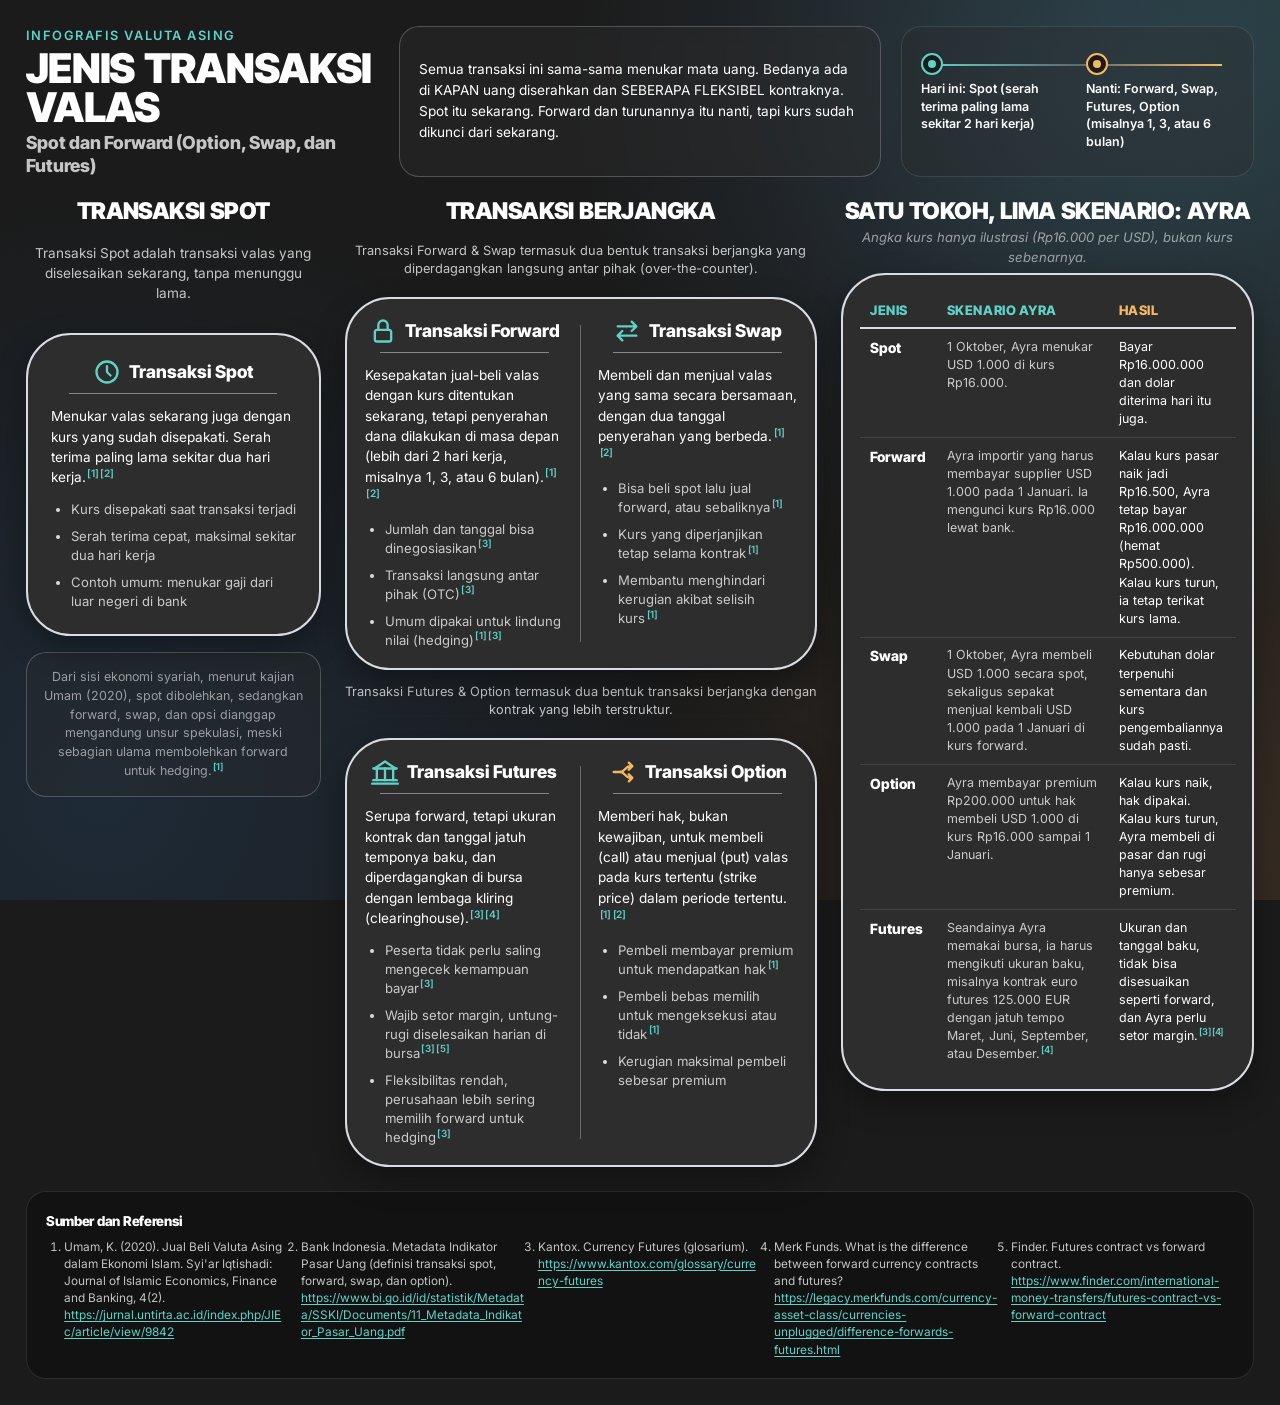
==== infografis/valas.html @ d4459a15 "Add files via upload" ====
<!DOCTYPE html>
<html lang="id">
<head>
  <meta charset="UTF-8">
  <meta name="viewport" content="width=device-width, initial-scale=1.0">
  <title>Jenis Transaksi Valas: Spot dan Forward (Option, Swap, dan Futures)</title>
  <meta name="description" content="Infografis edukatif jenis transaksi valuta asing: Spot dan transaksi berjangka (Forward, Swap, Futures, Option) dengan perbandingan garis waktu dan skenario riil.">
  <meta name="theme-color" content="#1B1B1B">

  <!-- Favicon: Inline SVG Data URI (Charcoal rounded square, panah melingkar teal & amber) -->
  <link rel="icon" type="image/svg+xml" href="data:image/svg+xml,%3Csvg%20xmlns='http://www.w3.org/2000/svg'%20viewBox='0%200%2064%2064'%20width='64'%20height='64'%3E%3Crect%20width='64'%20height='64'%20rx='16'%20fill='%231B1B1B'/%3E%3Cpath%20d='M20%2032%20A%2013%2013%200%200%201%2044%2023'%20fill='none'%20stroke='%235FD1C7'%20stroke-width='4.5'%20stroke-linecap='round'/%3E%3Cpolygon%20points='41,17%2048,22%2041,28'%20fill='%235FD1C7'/%3E%3Cpath%20d='M44%2032%20A%2013%2013%200%200%201%2020%2041'%20fill='none'%20stroke='%23F4B860'%20stroke-width='4.5'%20stroke-linecap='round'/%3E%3Cpolygon%20points='23,47%2016,42%2023,36'%20fill='%23F4B860'/%3E%3C/svg%3E">

  <!-- Google Fonts: Inter Tight (Judul 800-900) & Inter (Isi 400-700) -->
  <link rel="preconnect" href="https://fonts.googleapis.com">
  <link rel="preconnect" href="https://fonts.gstatic.com" crossorigin>
  <link href="https://fonts.googleapis.com/css2?family=Inter:wght@400;500;600;700&family=Inter+Tight:wght@800;900&display=swap" rel="stylesheet">

  <style>
    /* ==========================================================================
       1. CSS CUSTOM PROPERTIES (:root)
       Semua variabel warna, font, radius, dan spasi didefinisikan secara modular
       ========================================================================== */
    :root {
      /* Latar Belakang & Panel */
      --color-bg: #1B1B1B;
      --color-panel-bg: #2D2D2D;
      --color-footer-bg: #121212;

      /* Garis Batas & Separator */
      --color-border-light: #D9DDE3;
      --color-border-subtle: rgba(217, 221, 227, 0.25);
      --color-border-dim: rgba(217, 221, 227, 0.12);

      /* Gradien Latar Belakang Ambient */
      --color-grad-blue-gray: #3D5A73;
      --color-grad-dark-green: #2F5D57;
      --color-grad-blue: #244B73;
      --color-grad-brown-amber: #7A5636;

      /* Tipografi Warna (Teks Utama & Sekunder) */
      --color-text-main: #FFFFFF;
      --color-text-sub: rgba(255, 255, 255, 0.75);
      --color-text-muted: rgba(255, 255, 255, 0.55);

      /* Dua Warna Aksen Hemat */
      --color-accent-teal: #5FD1C7;
      --color-accent-amber: #F4B860;

      /* Tipografi Font Family & Weight */
      --font-heading: 'Inter Tight', -apple-system, BlinkMacSystemFont, 'Segoe UI', Roboto, sans-serif;
      --font-body: 'Inter', -apple-system, BlinkMacSystemFont, 'Segoe UI', Roboto, sans-serif;
      --font-weight-heavy: 900;
      --font-weight-bold: 800;
      --font-weight-semibold: 600;
      --font-weight-regular: 400;

      /* Radius Sudut */
      --radius-panel: clamp(32px, 3.5vw, 56px);
      --radius-box: 20px;
      --radius-pill: 9999px;
      --radius-sm: 8px;

      /* Skala Spasi */
      --space-xs: 0.35rem;
      --space-sm: 0.65rem;
      --space-md: 1rem;
      --space-lg: 1.5rem;
      --space-xl: 2rem;

      /* Layout */
      --max-width-content: 1680px;
    }

    /* ==========================================================================
       2. RESET DASAR & PENGATURAN GLOBAL
       ========================================================================== */
    *, *::before, *::after {
      box-sizing: border-box;
      margin: 0;
      padding: 0;
    }

    html {
      scroll-behavior: smooth;
      color-scheme: dark;
    }

    body {
      background-color: var(--color-bg);
      background-image:
        radial-gradient(circle at 88% 8%, rgba(61, 90, 115, 0.42) 0%, transparent 40%),
        radial-gradient(circle at 100% 0%, rgba(47, 93, 87, 0.38) 0%, transparent 35%),
        radial-gradient(circle at 8% 88%, rgba(36, 75, 115, 0.32) 0%, transparent 42%),
        radial-gradient(circle at 92% 94%, rgba(122, 86, 54, 0.32) 0%, transparent 38%);
      background-attachment: fixed;
      background-repeat: no-repeat;
      color: var(--color-text-main);
      font-family: var(--font-body);
      font-size: 0.95rem;
      line-height: 1.5;
      -webkit-font-smoothing: antialiased;
      -moz-osx-font-smoothing: grayscale;
      min-height: 100vh;
      display: flex;
      flex-direction: column;
    }

    /* Pembungkus Halaman Utama */
    .infographic-wrapper {
      width: 100%;
      max-width: var(--max-width-content);
      margin: 0 auto;
      padding: clamp(16px, 2vw, 32px);
      display: flex;
      flex-direction: column;
      gap: 1.5rem;
      flex: 1;
    }

    /* Aksesibilitas: Fokus Keyboard */
    a:focus-visible, button:focus-visible {
      outline: 2px solid var(--color-accent-teal);
      outline-offset: 3px;
      border-radius: 4px;
    }

    /* Penanda Sumber (Superscript) */
    sup {
      color: var(--color-accent-teal);
      font-size: 0.75em;
      font-weight: var(--font-weight-semibold);
      line-height: 0;
      vertical-align: super;
      padding-left: 0.15em;
      letter-spacing: -0.02em;
    }

    /* Tipografi Judul Besar (h1 & h2) */
    .header-title,
    .col-section-title {
      font-family: var(--font-heading);
      font-weight: var(--font-weight-heavy);
      text-transform: uppercase;
      color: var(--color-text-main);
      line-height: 0.95;
      letter-spacing: -0.025em;
      word-spacing: 0.08em;
    }

    /* ==========================================================================
       3. BARIS 1 (HEADER): 3 KOLOM DESKTOP (Rasio ~1.1fr 1.5fr 1.1fr)
       ========================================================================== */
    .row-header {
      display: grid;
      grid-template-columns: 1.1fr 1.5fr 1.1fr;
      gap: 1.25rem;
      align-items: stretch;
    }

    /* Subkolom A: Label, H1, Subjudul */
    .header-branding {
      display: flex;
      flex-direction: column;
      justify-content: center;
    }

    .header-label {
      font-family: var(--font-body);
      font-size: 0.8rem;
      font-weight: var(--font-weight-semibold);
      letter-spacing: 0.12em;
      text-transform: uppercase;
      color: var(--color-accent-teal);
      margin-bottom: 0.25rem;
    }

    .header-title {
      font-size: clamp(2rem, 3.2vw, 3.25rem);
      margin-bottom: 0.35rem;
    }

    .header-subtitle {
      font-family: var(--font-heading);
      font-size: clamp(1rem, 1.4vw, 1.35rem);
      font-weight: var(--font-weight-bold);
      color: var(--color-text-sub);
      line-height: 1.25;
    }

    /* Subkolom B: Kotak Ide Utama */
    .main-idea-box {
      border: 1px solid var(--color-border-subtle);
      border-radius: var(--radius-box);
      background-color: rgba(45, 45, 45, 0.45);
      backdrop-filter: blur(8px);
      -webkit-backdrop-filter: blur(8px);
      padding: clamp(1rem, 1.5vw, 1.5rem);
      display: flex;
      align-items: center;
    }

    .main-idea-text {
      font-size: clamp(0.85rem, 1.05vw, 1rem);
      line-height: 1.55;
      color: var(--color-text-main);
    }

    /* Subkolom C: Kartu Garis Waktu Perbandingan */
    .timeline-card {
      background: rgba(45, 45, 45, 0.35);
      border: 1px solid var(--color-border-dim);
      border-radius: var(--radius-box);
      padding: clamp(1rem, 1.5vw, 1.5rem);
      display: flex;
      flex-direction: column;
      justify-content: center;
    }

    .timeline-track {
      display: grid;
      grid-template-columns: 1fr 1fr;
      position: relative;
      gap: 1rem;
    }

    .timeline-track::before {
      content: "";
      position: absolute;
      top: 11px;
      left: 12px;
      right: 12px;
      height: 2px;
      background: linear-gradient(to right, var(--color-accent-teal) 0%, rgba(217, 221, 227, 0.3) 50%, var(--color-accent-amber) 100%);
      z-index: 1;
    }

    .timeline-zone {
      position: relative;
      z-index: 2;
      display: flex;
      flex-direction: column;
      align-items: flex-start;
    }

    .timeline-marker {
      width: 22px;
      height: 22px;
      border-radius: var(--radius-pill);
      background-color: var(--color-bg);
      border: 2.5px solid var(--color-accent-teal);
      display: flex;
      align-items: center;
      justify-content: center;
      margin-bottom: 0.35rem;
    }

    .timeline-marker::after {
      content: "";
      width: 8px;
      height: 8px;
      border-radius: var(--radius-pill);
      background-color: var(--color-accent-teal);
    }

    .timeline-zone.zone-right .timeline-marker {
      border-color: var(--color-accent-amber);
    }

    .timeline-zone.zone-right .timeline-marker::after {
      background-color: var(--color-accent-amber);
    }

    .timeline-label {
      font-size: clamp(0.78rem, 0.95vw, 0.88rem);
      line-height: 1.4;
      color: var(--color-text-main);
      font-weight: var(--font-weight-semibold);
    }

    /* ==========================================================================
       4. BARIS 2 (KONTEN): 3 KOLOM DESKTOP (Rasio ~1fr 1.6fr 1.4fr)
       gap 24px, align-items: start (kolom TIDAK dipaksa sama tinggi)
       ========================================================================== */
    .row-content {
      display: grid;
      grid-template-columns: 1fr 1.6fr 1.4fr;
      gap: 24px;
      align-items: start;
    }

    .content-column {
      display: flex;
      flex-direction: column;
    }

    .col-section-title {
      font-size: clamp(1.25rem, 1.8vw, 1.75rem);
      margin-bottom: 0.35rem;
      text-align: center;
    }

    .col-section-intro {
      font-size: clamp(0.85rem, 1.05vw, 0.95rem);
      color: var(--color-text-sub);
      line-height: 1.45;
      text-align: center;
      margin-bottom: 0.85rem;
    }

    /* Panel Konten Utama */
    .content-panel {
      background-color: var(--color-panel-bg);
      border: 2px solid var(--color-border-light);
      border-radius: var(--radius-panel);
      padding: clamp(1.25rem, 1.8vw, 1.75rem);
      box-shadow: 0 12px 30px rgba(0, 0, 0, 0.35);
      position: relative;
    }

    /* Judul Kolom (h3) & Ikon SVG 28px Berdampingan Sebaris di Tengah */
    .column-header-group {
      display: flex;
      align-items: center;
      justify-content: center;
      gap: 0.5rem;
      margin-bottom: 0.75rem;
      position: relative;
      padding-bottom: 0.5rem;
    }

    .column-header-group::after {
      content: "";
      position: absolute;
      bottom: 0;
      left: 7.5%;
      width: 85%;
      height: 1px;
      background-color: var(--color-border-light);
      opacity: 0.5;
    }

    .col-icon {
      width: 28px;
      height: 28px;
      flex-shrink: 0;
    }

    .icon-teal {
      stroke: var(--color-accent-teal);
    }

    .icon-amber {
      stroke: var(--color-accent-amber);
    }

    .column-heading {
      font-family: var(--font-heading);
      font-size: clamp(1.1rem, 1.35vw, 1.35rem);
      font-weight: var(--font-weight-bold);
      color: var(--color-text-main);
      margin: 0;
    }

    .column-definition {
      color: var(--color-text-main);
      font-size: clamp(0.85rem, 1vw, 0.94rem);
      line-height: 1.5;
      margin-bottom: 0.75rem;
    }

    .column-points {
      list-style-type: disc;
      padding-left: 1.25rem;
      margin: 0;
      display: flex;
      flex-direction: column;
      gap: 0.5rem;
    }

    .column-points li {
      color: var(--color-text-sub);
      font-size: clamp(0.82rem, 0.95vw, 0.9rem);
      line-height: 1.45;
    }

    .column-points li::marker {
      color: var(--color-border-light);
    }

    /* KOLOM 1: BAGIAN SPOT & CATATAN SYARIAH */
    .col-spot {
      display: flex;
      flex-direction: column;
      gap: 1rem;
    }

    /* Perbaikan Panel Spot: tinggi otomatis sesuai isi, rata ATAS, tanpa ruang kosong besar */
    .spot-panel {
      height: auto;
      min-height: auto;
      display: flex;
      flex-direction: column;
      justify-content: flex-start;
    }

    .sharia-box {
      border: 1px solid var(--color-border-subtle);
      border-radius: var(--radius-box);
      background-color: rgba(45, 45, 45, 0.35);
      padding: clamp(0.75rem, 1.2vw, 1.15rem);
    }

    .sharia-text {
      font-size: clamp(0.78rem, 0.9vw, 0.85rem);
      line-height: 1.5;
      color: var(--color-text-muted);
      text-align: center;
    }

    /* KOLOM 2: BAGIAN TRANSAKSI BERJANGKA */
    .col-berjangka {
      display: flex;
      flex-direction: column;
      gap: 0.85rem;
    }

    .panel-caption {
      font-size: clamp(0.8rem, 0.92vw, 0.88rem);
      color: var(--color-text-sub);
      text-align: center;
      line-height: 1.4;
      margin-bottom: 0.35rem;
    }

    .panel-two-cols {
      display: grid;
      grid-template-columns: 1fr 1px 1fr;
      gap: clamp(0.85rem, 1.3vw, 1.35rem);
      align-items: stretch;
      padding: clamp(1rem, 1.4vw, 1.35rem);
    }

    .column-divider {
      background-color: var(--color-border-light);
      opacity: 0.35;
      margin: 0.5rem 0;
      width: 1px;
    }

    .column-content {
      display: flex;
      flex-direction: column;
    }

    /* KOLOM 3: BAGIAN CONTOH RIIL AYRA */
    .col-ayra {
      display: flex;
      flex-direction: column;
    }

    .scenario-note {
      font-size: 0.82rem;
      color: var(--color-text-muted);
      font-style: italic;
      text-align: center;
      margin-bottom: 0.35rem;
    }

    .ayra-panel {
      padding: clamp(0.85rem, 1.3vw, 1.25rem);
    }

    .ayra-table {
      width: 100%;
      border-collapse: collapse;
      text-align: left;
    }

    .ayra-table th,
    .ayra-table td {
      padding: 0.55rem 0.65rem;
      vertical-align: top;
      line-height: 1.45;
    }

    .ayra-table thead th {
      font-family: var(--font-heading);
      font-weight: var(--font-weight-bold);
      color: var(--color-accent-teal);
      font-size: clamp(0.82rem, 0.95vw, 0.92rem);
      border-bottom: 2px solid var(--color-border-light);
      text-transform: uppercase;
      letter-spacing: 0.04em;
      padding-bottom: 0.45rem;
    }

    .ayra-table thead th:last-child {
      color: var(--color-accent-amber);
    }

    .ayra-table tbody tr {
      border-bottom: 1px solid var(--color-border-dim);
    }

    .ayra-table tbody tr:last-child {
      border-bottom: none;
    }

    .ayra-table tbody th[scope="row"] {
      font-family: var(--font-heading);
      font-weight: var(--font-weight-bold);
      color: var(--color-text-main);
      font-size: clamp(0.88rem, 1vw, 0.98rem);
      white-space: nowrap;
    }

    .ayra-table td {
      color: var(--color-text-sub);
      font-size: clamp(0.78rem, 0.88vw, 0.86rem);
    }

    .ayra-table td.col-result {
      color: var(--color-text-main);
    }

    /* ==========================================================================
       5. BARIS 3: FOOTER DAFTAR SUMBER (Selebar Penuh, Latar #121212)
       Grid auto-fit minmax(220px, 1fr)
       ========================================================================== */
    .row-footer {
      background-color: var(--color-footer-bg);
      border: 1px solid var(--color-border-dim);
      border-radius: var(--radius-box);
      padding: clamp(0.85rem, 1.5vw, 1.25rem);
    }

    .footer-heading {
      font-family: var(--font-heading);
      font-weight: var(--font-weight-bold);
      font-size: clamp(0.85rem, 1vw, 0.95rem);
      color: var(--color-text-main);
      margin-bottom: 0.45rem;
      letter-spacing: -0.02em;
    }

    .reference-list {
      list-style-type: decimal;
      padding-left: 1.15rem;
      display: grid;
      grid-template-columns: repeat(auto-fit, minmax(220px, 1fr));
      gap: 0.85rem;
    }

    .reference-item {
      font-size: 0.74rem;
      line-height: 1.45;
      color: var(--color-text-sub);
    }

    .reference-link {
      color: var(--color-accent-teal);
      text-decoration: underline;
      text-underline-offset: 2px;
      overflow-wrap: anywhere;
      transition: color 0.15s ease-in-out;
    }

    .reference-link:hover {
      color: #92e7df;
    }

    /* ==========================================================================
       6. RESPONSIF DI BAWAH 1100PX (Satu Kolom Bertumpuk)
       Urutan: header, ide utama, garis waktu, Spot, catatan syariah, Berjangka, Ayra, footer
       ========================================================================== */
    @media (max-width: 1099px) {
      .row-header {
        grid-template-columns: 1fr;
        gap: 1.25rem;
      }

      .row-content {
        grid-template-columns: 1fr;
        gap: 2rem;
      }

      .timeline-track {
        grid-template-columns: 1fr;
        gap: 1rem;
        padding-left: 2rem;
      }

      .timeline-track::before {
        top: 11px;
        bottom: 11px;
        left: 11px;
        right: auto;
        width: 2px;
        height: auto;
        background: linear-gradient(to bottom, var(--color-accent-teal) 0%, rgba(217, 221, 227, 0.3) 50%, var(--color-accent-amber) 100%);
      }

      .timeline-marker {
        position: absolute;
        left: -2rem;
        top: 0;
      }
    }

    /* ==========================================================================
       7. RESPONSIF DI BAWAH 720PX
       Panel dua kolom menjadi 1 kolom, garis horizontal tipis, tabel Ayra jadi kartu
       ========================================================================== */
    @media (max-width: 719px) {
      .infographic-wrapper {
        padding: 1rem;
        gap: 1.25rem;
      }

      .panel-two-cols {
        grid-template-columns: 1fr;
        gap: 1.25rem;
      }

      .column-divider {
        width: 85%;
        height: 1px;
        margin: 0.5rem auto;
      }

      /* Tabel Ayra menjadi kartu bertumpuk di layar kecil */
      .ayra-table,
      .ayra-table thead,
      .ayra-table tbody,
      .ayra-table th,
      .ayra-table td,
      .ayra-table tr {
        display: block;
      }

      .ayra-table thead tr {
        position: absolute;
        top: -9999px;
        left: -9999px;
      }

      .ayra-table tbody tr {
        margin-bottom: 1rem;
        border: 1px solid var(--color-border-subtle);
        border-radius: 14px;
        padding: 0.85rem;
        background: rgba(255, 255, 255, 0.02);
      }

      .ayra-table tbody th[scope="row"] {
        padding: 0 0 0.35rem 0;
        font-size: 1.1rem;
        color: var(--color-accent-teal);
        border-bottom: 1px solid var(--color-border-dim);
        margin-bottom: 0.35rem;
      }

      .ayra-table td {
        padding: 0.35rem 0;
        border: none;
        display: flex;
        flex-direction: column;
        gap: 0.15rem;
      }

      .ayra-table td::before {
        content: attr(data-label);
        font-weight: var(--font-weight-bold);
        font-size: 0.74rem;
        text-transform: uppercase;
        letter-spacing: 0.05em;
        color: var(--color-accent-teal);
      }

      .ayra-table td[data-label="Hasil"]::before {
        color: var(--color-accent-amber);
      }
    }

    /* ==========================================================================
       8. MEDIA PRINT (A4 LANDSCAPE 1 HALAMAN)
       ========================================================================== */
    @media print {
      @page {
        size: A4 landscape;
        margin: 0.6cm;
      }

      body {
        background-color: var(--color-bg) !important;
        background-image: none !important;
        color: #FFFFFF !important;
        print-color-adjust: exact;
        -webkit-print-color-adjust: exact;
        font-size: 7.5pt;
        line-height: 1.25;
      }

      .infographic-wrapper {
        padding: 0;
        gap: 0.35cm;
      }

      .row-header {
        grid-template-columns: 1.1fr 1.5fr 1.1fr !important;
        gap: 0.3cm !important;
      }

      .row-content {
        grid-template-columns: 1fr 1.6fr 1.4fr !important;
        gap: 0.3cm !important;
        align-items: start !important;
      }

      .content-panel {
        background-color: var(--color-panel-bg) !important;
        border: 1px solid var(--color-border-light) !important;
        border-radius: 12px !important;
        padding: 0.3cm !important;
        box-shadow: none !important;
        break-inside: avoid;
      }

      .header-title {
        font-size: 16pt;
      }

      .reference-link {
        color: #FFFFFF !important;
        text-decoration: none;
      }
    }

    /* ==========================================================================
       9. PREFERS-REDUCED-MOTION
       ========================================================================== */
    @media (prefers-reduced-motion: reduce) {
      * {
        animation-duration: 0.01ms !important;
        animation-iteration-count: 1 !important;
        transition-duration: 0.01ms !important;
        scroll-behavior: auto !important;
      }
    }
  </style>
</head>
<body>

  <div class="infographic-wrapper">

    <!-- ========================================================================
         BARIS 1 (HEADER): 3 KOLOM DESKTOP
         Kiri: Branding | Tengah: Ide Utama | Kanan: Garis Waktu
         ======================================================================== -->
    <header class="row-header">
      <!-- 1a. Kiri: Label, H1, Subjudul -->
      <div class="header-branding">
        <p class="header-label">Infografis Valuta Asing</p>
        <h1 class="header-title">JENIS TRANSAKSI VALAS</h1>
        <p class="header-subtitle">Spot dan Forward (Option, Swap, dan Futures)</p>
      </div>

      <!-- 1b. Tengah: Kotak Ide Utama -->
      <div class="main-idea-box">
        <p class="main-idea-text">
          Semua transaksi ini sama-sama menukar mata uang. Bedanya ada di KAPAN uang diserahkan dan SEBERAPA FLEKSIBEL kontraknya. Spot itu sekarang. Forward dan turunannya itu nanti, tapi kurs sudah dikunci dari sekarang.
        </p>
      </div>

      <!-- 1c. Kanan: Kartu Garis Waktu Perbandingan -->
      <div class="timeline-card" role="region" aria-label="Garis waktu perbandingan penyelesaian transaksi valas: Spot versus Berjangka">
        <div class="timeline-track">
          <!-- Titik Kiri: Hari Ini (Spot) -->
          <div class="timeline-zone zone-left">
            <div class="timeline-marker" aria-hidden="true"></div>
            <p class="timeline-label">Hari ini: Spot (serah terima paling lama sekitar 2 hari kerja)</p>
          </div>

          <!-- Titik Kanan: Nanti (Berjangka) -->
          <div class="timeline-zone zone-right">
            <div class="timeline-marker" aria-hidden="true"></div>
            <p class="timeline-label">Nanti: Forward, Swap, Futures, Option (misalnya 1, 3, atau 6 bulan)</p>
          </div>
        </div>
      </div>
    </header>

    <!-- ========================================================================
         BARIS 2 (KONTEN): 3 KOLOM DESKTOP
         Kolom 1: Spot & Syariah | Kolom 2: Berjangka | Kolom 3: Skenario Ayra
         ======================================================================== -->
    <main class="row-content">

      <!-- ====================================================================
           KOLOM 1: BAGIAN SPOT (Tinggi otomatis sesuai isi, rata atas)
           ==================================================================== -->
      <section class="content-column col-spot" aria-labelledby="heading-spot">
        <h2 id="heading-spot" class="col-section-title">TRANSAKSI SPOT</h2>
        <p class="col-section-intro">Transaksi Spot adalah transaksi valas yang diselesaikan sekarang, tanpa menunggu lama.</p>

        <!-- Panel Transaksi Spot -->
        <article class="content-panel spot-panel">
          <div class="column-header-group">
            <!-- Ikon Jam (Spot) -->
            <svg class="col-icon icon-teal" viewBox="0 0 24 24" fill="none" stroke="currentColor" stroke-width="2" stroke-linecap="round" stroke-linejoin="round" aria-hidden="true">
              <circle cx="12" cy="12" r="9"/>
              <polyline points="12 7 12 12 15 15"/>
            </svg>
            <h3 class="column-heading">Transaksi Spot</h3>
          </div>
          <p class="column-definition">Menukar valas sekarang juga dengan kurs yang sudah disepakati. Serah terima paling lama sekitar dua hari kerja.<sup>[1]</sup><sup>[2]</sup></p>
          <ul class="column-points">
            <li>Kurs disepakati saat transaksi terjadi</li>
            <li>Serah terima cepat, maksimal sekitar dua hari kerja</li>
            <li>Contoh umum: menukar gaji dari luar negeri di bank</li>
          </ul>
        </article>

        <!-- Kotak Catatan Ekonomi Syariah -->
        <aside class="sharia-box" aria-label="Catatan sudut pandang ekonomi syariah">
          <p class="sharia-text">
            Dari sisi ekonomi syariah, menurut kajian Umam (2020), spot dibolehkan, sedangkan forward, swap, dan opsi dianggap mengandung unsur spekulasi, meski sebagian ulama membolehkan forward untuk hedging.<sup>[1]</sup>
          </p>
        </aside>
      </section>

      <!-- ====================================================================
           KOLOM 2: BAGIAN TRANSAKSI BERJANGKA
           ==================================================================== -->
      <section class="content-column col-berjangka" aria-labelledby="heading-berjangka">
        <h2 id="heading-berjangka" class="col-section-title">TRANSAKSI BERJANGKA</h2>

        <!-- Panel 1: Forward & Swap (OTC) -->
        <p class="panel-caption">Transaksi Forward &amp; Swap termasuk dua bentuk transaksi berjangka yang diperdagangkan langsung antar pihak (over-the-counter).</p>
        <div class="content-panel panel-two-cols">
          <!-- Kolom Kiri: Transaksi Forward -->
          <article class="column-content">
            <div class="column-header-group">
              <!-- Ikon Gembok (Forward) -->
              <svg class="col-icon icon-teal" viewBox="0 0 24 24" fill="none" stroke="currentColor" stroke-width="2" stroke-linecap="round" stroke-linejoin="round" aria-hidden="true">
                <rect x="5" y="11" width="14" height="10" rx="2"/>
                <path d="M8 11V7a4 4 0 0 1 8 0v4"/>
              </svg>
              <h3 class="column-heading">Transaksi Forward</h3>
            </div>
            <p class="column-definition">Kesepakatan jual-beli valas dengan kurs ditentukan sekarang, tetapi penyerahan dana dilakukan di masa depan (lebih dari 2 hari kerja, misalnya 1, 3, atau 6 bulan).<sup>[1]</sup><sup>[2]</sup></p>
            <ul class="column-points">
              <li>Jumlah dan tanggal bisa dinegosiasikan<sup>[3]</sup></li>
              <li>Transaksi langsung antar pihak (OTC)<sup>[3]</sup></li>
              <li>Umum dipakai untuk lindung nilai (hedging)<sup>[1]</sup><sup>[3]</sup></li>
            </ul>
          </article>

          <!-- Garis Pemisah Vertikal -->
          <div class="column-divider" aria-hidden="true"></div>

          <!-- Kolom Kanan: Transaksi Swap -->
          <article class="column-content">
            <div class="column-header-group">
              <!-- Ikon Dua Panah Horizontal (Swap) -->
              <svg class="col-icon icon-teal" viewBox="0 0 24 24" fill="none" stroke="currentColor" stroke-width="2" stroke-linecap="round" stroke-linejoin="round" aria-hidden="true">
                <path d="M4 8h16M16 4l4 4-4 4"/>
                <path d="M20 16H4M8 12l-4 4 4 4"/>
              </svg>
              <h3 class="column-heading">Transaksi Swap</h3>
            </div>
            <p class="column-definition">Membeli dan menjual valas yang sama secara bersamaan, dengan dua tanggal penyerahan yang berbeda.<sup>[1]</sup><sup>[2]</sup></p>
            <ul class="column-points">
              <li>Bisa beli spot lalu jual forward, atau sebaliknya<sup>[1]</sup></li>
              <li>Kurs yang diperjanjikan tetap selama kontrak<sup>[1]</sup></li>
              <li>Membantu menghindari kerugian akibat selisih kurs<sup>[1]</sup></li>
            </ul>
          </article>
        </div>

        <!-- Panel 2: Futures & Option (Terstruktur / Bursa) -->
        <p class="panel-caption">Transaksi Futures &amp; Option termasuk dua bentuk transaksi berjangka dengan kontrak yang lebih terstruktur.</p>
        <div class="content-panel panel-two-cols">
          <!-- Kolom Kiri: Transaksi Futures -->
          <article class="column-content">
            <div class="column-header-group">
              <!-- Ikon Bursa Efek (Futures) -->
              <svg class="col-icon icon-teal" viewBox="0 0 24 24" fill="none" stroke="currentColor" stroke-width="2" stroke-linecap="round" stroke-linejoin="round" aria-hidden="true">
                <path d="M3 9l9-6 9 6"/>
                <line x1="2" y1="9" x2="22" y2="9"/>
                <line x1="5" y1="9" x2="5" y2="19"/>
                <line x1="12" y1="9" x2="12" y2="19"/>
                <line x1="19" y1="9" x2="19" y2="19"/>
                <line x1="2" y1="19" x2="22" y2="19"/>
                <line x1="1" y1="22" x2="23" y2="22"/>
              </svg>
              <h3 class="column-heading">Transaksi Futures</h3>
            </div>
            <p class="column-definition">Serupa forward, tetapi ukuran kontrak dan tanggal jatuh temponya baku, dan diperdagangkan di bursa dengan lembaga kliring (clearinghouse).<sup>[3]</sup><sup>[4]</sup></p>
            <ul class="column-points">
              <li>Peserta tidak perlu saling mengecek kemampuan bayar<sup>[3]</sup></li>
              <li>Wajib setor margin, untung-rugi diselesaikan harian di bursa<sup>[3]</sup><sup>[5]</sup></li>
              <li>Fleksibilitas rendah, perusahaan lebih sering memilih forward untuk hedging<sup>[3]</sup></li>
            </ul>
          </article>

          <!-- Garis Pemisah Vertikal -->
          <div class="column-divider" aria-hidden="true"></div>

          <!-- Kolom Kanan: Transaksi Option -->
          <article class="column-content">
            <div class="column-header-group">
              <!-- Ikon Panah Bercabang / Pilihan (Option) -->
              <svg class="col-icon icon-amber" viewBox="0 0 24 24" fill="none" stroke="currentColor" stroke-width="2" stroke-linecap="round" stroke-linejoin="round" aria-hidden="true">
                <line x1="4" y1="12" x2="10" y2="12"/>
                <path d="M10 12c3 0 4.5-5 8-5h2M17 4l3 3-3 3"/>
                <path d="M10 12c3 0 4.5 5 8 5h2M17 14l3 3-3 3"/>
              </svg>
              <h3 class="column-heading">Transaksi Option</h3>
            </div>
            <p class="column-definition">Memberi hak, bukan kewajiban, untuk membeli (call) atau menjual (put) valas pada kurs tertentu (strike price) dalam periode tertentu.<sup>[1]</sup><sup>[2]</sup></p>
            <ul class="column-points">
              <li>Pembeli membayar premium untuk mendapatkan hak<sup>[1]</sup></li>
              <li>Pembeli bebas memilih untuk mengeksekusi atau tidak<sup>[1]</sup></li>
              <li>Kerugian maksimal pembeli sebesar premium</li>
            </ul>
          </article>
        </div>
      </section>

      <!-- ====================================================================
           KOLOM 3: BAGIAN CONTOH RIIL (AYRA)
           ==================================================================== -->
      <section class="content-column col-ayra" aria-labelledby="heading-scenario">
        <h2 id="heading-scenario" class="col-section-title">SATU TOKOH, LIMA SKENARIO: AYRA</h2>
        <p class="scenario-note">Angka kurs hanya ilustrasi (Rp16.000 per USD), bukan kurs sebenarnya.</p>

        <div class="content-panel ayra-panel">
          <table class="ayra-table">
            <thead>
              <tr>
                <th scope="col" style="width: 18%;">Jenis</th>
                <th scope="col" style="width: 48%;">Skenario Ayra</th>
                <th scope="col" style="width: 34%;">Hasil</th>
              </tr>
            </thead>
            <tbody>
              <!-- Baris 1: Spot -->
              <tr>
                <th scope="row">Spot</th>
                <td data-label="Skenario Ayra">1 Oktober, Ayra menukar USD 1.000 di kurs Rp16.000.</td>
                <td data-label="Hasil" class="col-result">Bayar Rp16.000.000 dan dolar diterima hari itu juga.</td>
              </tr>

              <!-- Baris 2: Forward -->
              <tr>
                <th scope="row">Forward</th>
                <td data-label="Skenario Ayra">Ayra importir yang harus membayar supplier USD 1.000 pada 1 Januari. Ia mengunci kurs Rp16.000 lewat bank.</td>
                <td data-label="Hasil" class="col-result">Kalau kurs pasar naik jadi Rp16.500, Ayra tetap bayar Rp16.000.000 (hemat Rp500.000). Kalau kurs turun, ia tetap terikat kurs lama.</td>
              </tr>

              <!-- Baris 3: Swap -->
              <tr>
                <th scope="row">Swap</th>
                <td data-label="Skenario Ayra">1 Oktober, Ayra membeli USD 1.000 secara spot, sekaligus sepakat menjual kembali USD 1.000 pada 1 Januari di kurs forward.</td>
                <td data-label="Hasil" class="col-result">Kebutuhan dolar terpenuhi sementara dan kurs pengembaliannya sudah pasti.</td>
              </tr>

              <!-- Baris 4: Option -->
              <tr>
                <th scope="row">Option</th>
                <td data-label="Skenario Ayra">Ayra membayar premium Rp200.000 untuk hak membeli USD 1.000 di kurs Rp16.000 sampai 1 Januari.</td>
                <td data-label="Hasil" class="col-result">Kalau kurs naik, hak dipakai. Kalau kurs turun, Ayra membeli di pasar dan rugi hanya sebesar premium.</td>
              </tr>

              <!-- Baris 5: Futures -->
              <tr>
                <th scope="row">Futures</th>
                <td data-label="Skenario Ayra">Seandainya Ayra memakai bursa, ia harus mengikuti ukuran baku, misalnya kontrak euro futures 125.000 EUR dengan jatuh tempo Maret, Juni, September, atau Desember.<sup>[4]</sup></td>
                <td data-label="Hasil" class="col-result">Ukuran dan tanggal baku, tidak bisa disesuaikan seperti forward, dan Ayra perlu setor margin.<sup>[3]</sup><sup>[4]</sup></td>
              </tr>
            </tbody>
          </table>
        </div>
      </section>

    </main>

    <!-- ========================================================================
         BARIS 3: FOOTER DAFTAR SUMBER (Selebar Penuh, Grid Auto-Fit)
         ======================================================================== -->
    <footer class="row-footer">
      <h2 class="footer-heading">Sumber dan Referensi</h2>
      <ol class="reference-list">
        <li class="reference-item">
          Umam, K. (2020). Jual Beli Valuta Asing dalam Ekonomi Islam. Syi'ar Iqtishadi: Journal of Islamic Economics, Finance and Banking, 4(2).
          <br>
          <a class="reference-link" href="https://jurnal.untirta.ac.id/index.php/JIEc/article/view/9842" target="_blank" rel="noopener noreferrer">https://jurnal.untirta.ac.id/index.php/JIEc/article/view/9842</a>
        </li>
        <li class="reference-item">
          Bank Indonesia. Metadata Indikator Pasar Uang (definisi transaksi spot, forward, swap, dan option).
          <br>
          <a class="reference-link" href="https://www.bi.go.id/id/statistik/Metadata/SSKI/Documents/11_Metadata_Indikator_Pasar_Uang.pdf" target="_blank" rel="noopener noreferrer">https://www.bi.go.id/id/statistik/Metadata/SSKI/Documents/11_Metadata_Indikator_Pasar_Uang.pdf</a>
        </li>
        <li class="reference-item">
          Kantox. Currency Futures (glosarium).
          <br>
          <a class="reference-link" href="https://www.kantox.com/glossary/currency-futures" target="_blank" rel="noopener noreferrer">https://www.kantox.com/glossary/currency-futures</a>
        </li>
        <li class="reference-item">
          Merk Funds. What is the difference between forward currency contracts and futures?
          <br>
          <a class="reference-link" href="https://legacy.merkfunds.com/currency-asset-class/currencies-unplugged/difference-forwards-futures.html" target="_blank" rel="noopener noreferrer">https://legacy.merkfunds.com/currency-asset-class/currencies-unplugged/difference-forwards-futures.html</a>
        </li>
        <li class="reference-item">
          Finder. Futures contract vs forward contract.
          <br>
          <a class="reference-link" href="https://www.finder.com/international-money-transfers/futures-contract-vs-forward-contract" target="_blank" rel="noopener noreferrer">https://www.finder.com/international-money-transfers/futures-contract-vs-forward-contract</a>
        </li>
      </ol>
    </footer>

  </div>

</body>
</html>
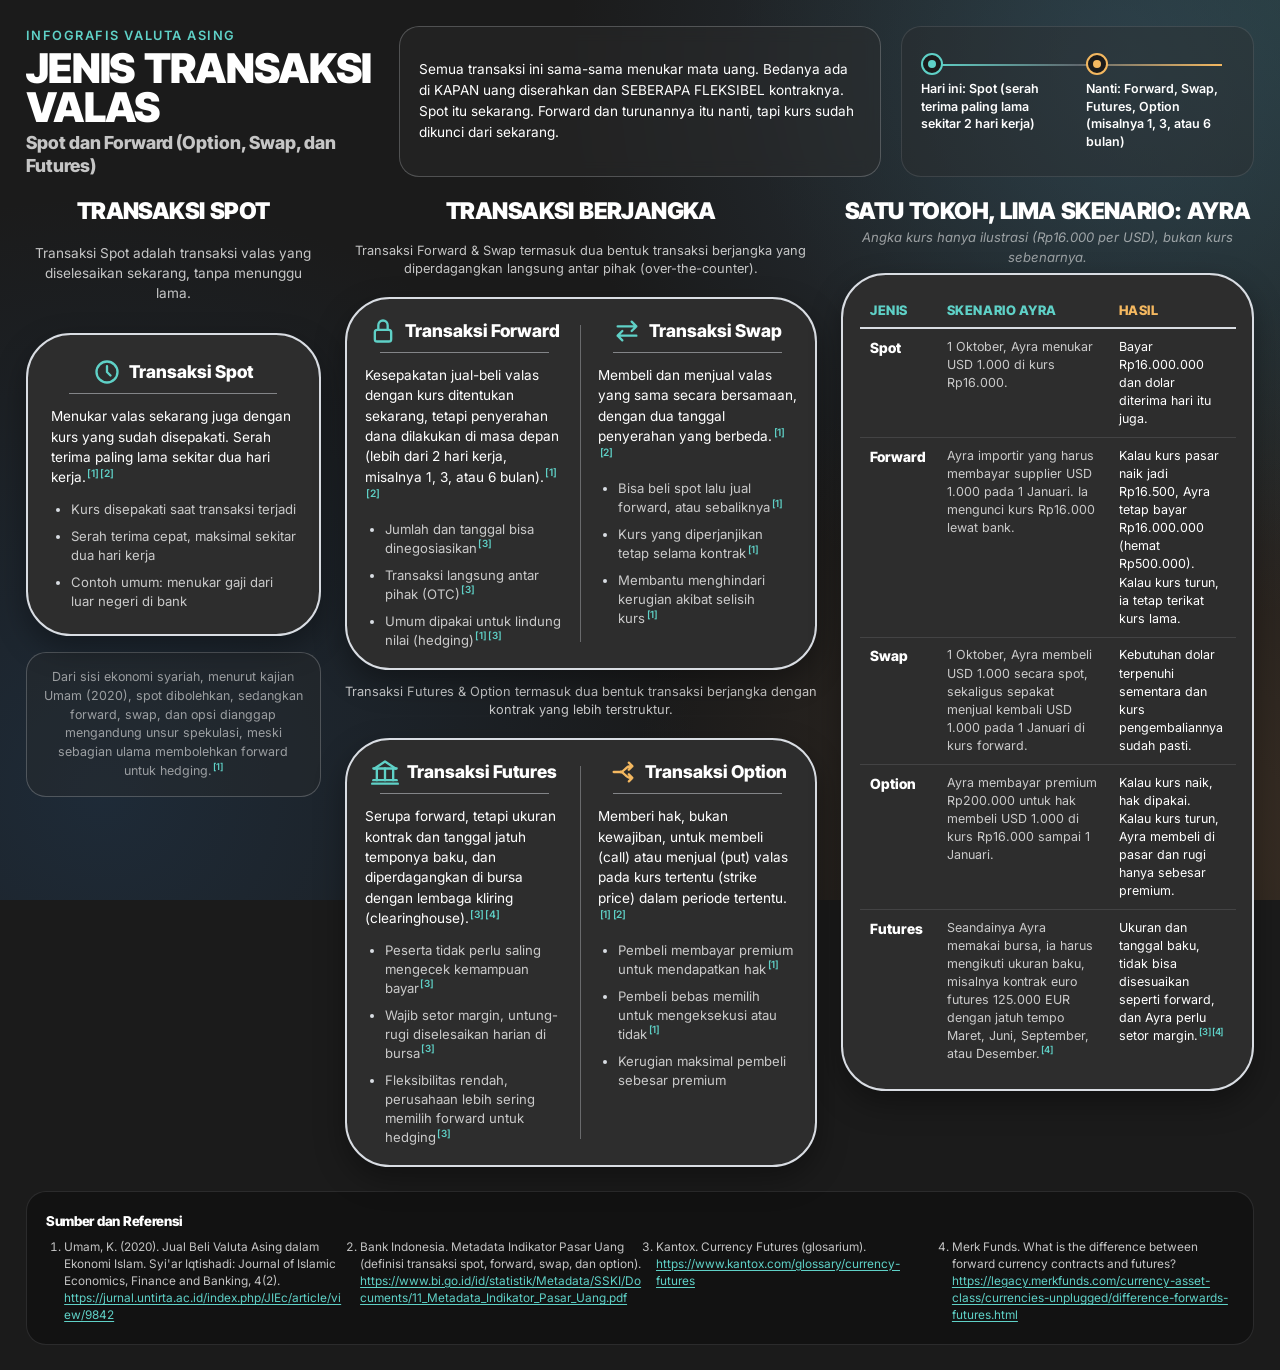
==== commit b9fb3ae4: "Clean up references in valas.html Removed unnecessary reference item about futures contracts." ====
--- a/infografis/valas.html
+++ b/infografis/valas.html
@@ -899,7 +899,7 @@
             <p class="column-definition">Serupa forward, tetapi ukuran kontrak dan tanggal jatuh temponya baku, dan diperdagangkan di bursa dengan lembaga kliring (clearinghouse).<sup>[3]</sup><sup>[4]</sup></p>
             <ul class="column-points">
               <li>Peserta tidak perlu saling mengecek kemampuan bayar<sup>[3]</sup></li>
-              <li>Wajib setor margin, untung-rugi diselesaikan harian di bursa<sup>[3]</sup><sup>[5]</sup></li>
+              <li>Wajib setor margin, untung-rugi diselesaikan harian di bursa<sup>[3]</sup></li>
               <li>Fleksibilitas rendah, perusahaan lebih sering memilih forward untuk hedging<sup>[3]</sup></li>
             </ul>
           </article>
@@ -1012,11 +1012,6 @@
           <br>
           <a class="reference-link" href="https://legacy.merkfunds.com/currency-asset-class/currencies-unplugged/difference-forwards-futures.html" target="_blank" rel="noopener noreferrer">https://legacy.merkfunds.com/currency-asset-class/currencies-unplugged/difference-forwards-futures.html</a>
         </li>
-        <li class="reference-item">
-          Finder. Futures contract vs forward contract.
-          <br>
-          <a class="reference-link" href="https://www.finder.com/international-money-transfers/futures-contract-vs-forward-contract" target="_blank" rel="noopener noreferrer">https://www.finder.com/international-money-transfers/futures-contract-vs-forward-contract</a>
-        </li>
       </ol>
     </footer>
 
